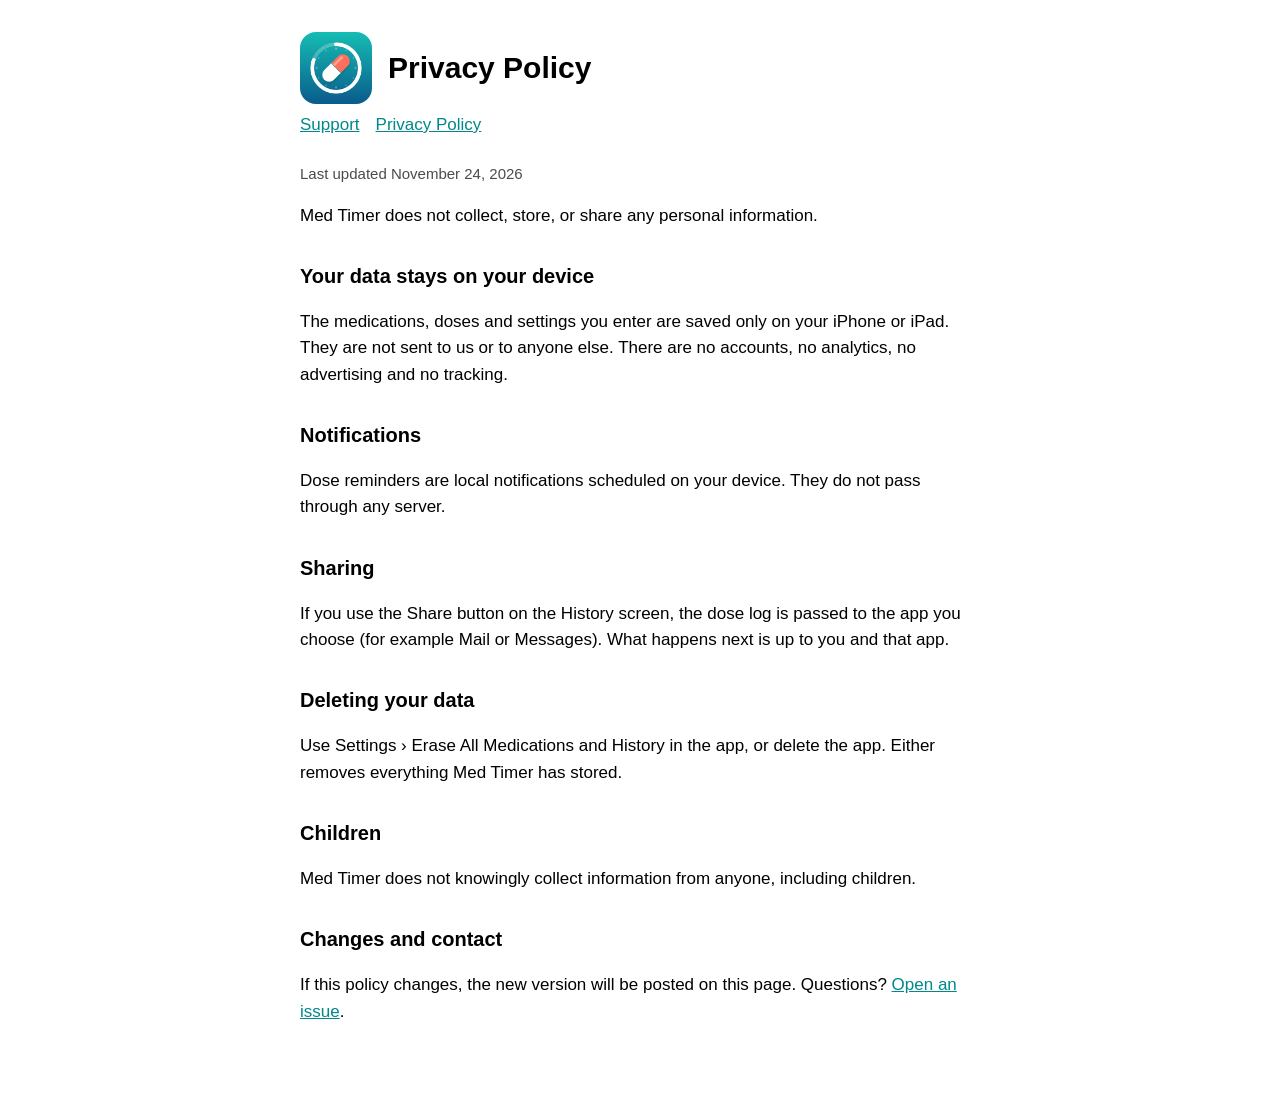
==== privacy.html @ ea995540 "Med Timer support and privacy pages Co-Authored-By: Claude Opus 5.5 <noreply@anthropic.com>" ====
<!doctype html>
<html lang="en"><head><meta charset="utf-8"><meta name="viewport" content="width=device-width, initial-scale=1">
<title>Med Timer — Privacy Policy</title><link rel="stylesheet" href="style.css"></head>
<body>
<header><img src="icon.png" alt=""><h1>Privacy Policy</h1></header>
<nav><a href="./">Support</a><a href="privacy.html">Privacy Policy</a></nav>
<p class="muted">Last updated November 24, 2026</p>

<p>Med Timer does not collect, store, or share any personal information.</p>

<h2>Your data stays on your device</h2>
<p>The medications, doses and settings you enter are saved only on your iPhone or iPad. They are not sent to us or to anyone else. There are no accounts, no analytics, no advertising and no tracking.</p>

<h2>Notifications</h2>
<p>Dose reminders are local notifications scheduled on your device. They do not pass through any server.</p>

<h2>Sharing</h2>
<p>If you use the Share button on the History screen, the dose log is passed to the app you choose (for example Mail or Messages). What happens next is up to you and that app.</p>

<h2>Deleting your data</h2>
<p>Use Settings › Erase All Medications and History in the app, or delete the app. Either removes everything Med Timer has stored.</p>

<h2>Children</h2>
<p>Med Timer does not knowingly collect information from anyone, including children.</p>

<h2>Changes and contact</h2>
<p>If this policy changes, the new version will be posted on this page. Questions? <a href="https://github.com/BackwardsHAT123/medtimer-support/issues/new">Open an issue</a>.</p>
</body></html>
---- style.css ----
:root { color-scheme: light dark; --accent: #00888a; }
body { font: 17px/1.55 -apple-system, BlinkMacSystemFont, "Segoe UI", sans-serif; max-width: 680px; margin: 0 auto; padding: 32px 20px 64px; }
header { display: flex; align-items: center; gap: 16px; margin-bottom: 8px; }
header img { width: 72px; height: 72px; border-radius: 16px; }
h1 { font-size: 30px; margin: 0; }
h2 { font-size: 20px; margin-top: 32px; }
a { color: var(--accent); }
nav { margin: 8px 0 24px; } nav a { margin-right: 16px; }
.muted { opacity: .7; font-size: 15px; }
@media (prefers-color-scheme: dark) { :root { --accent: #41c9c6; } }
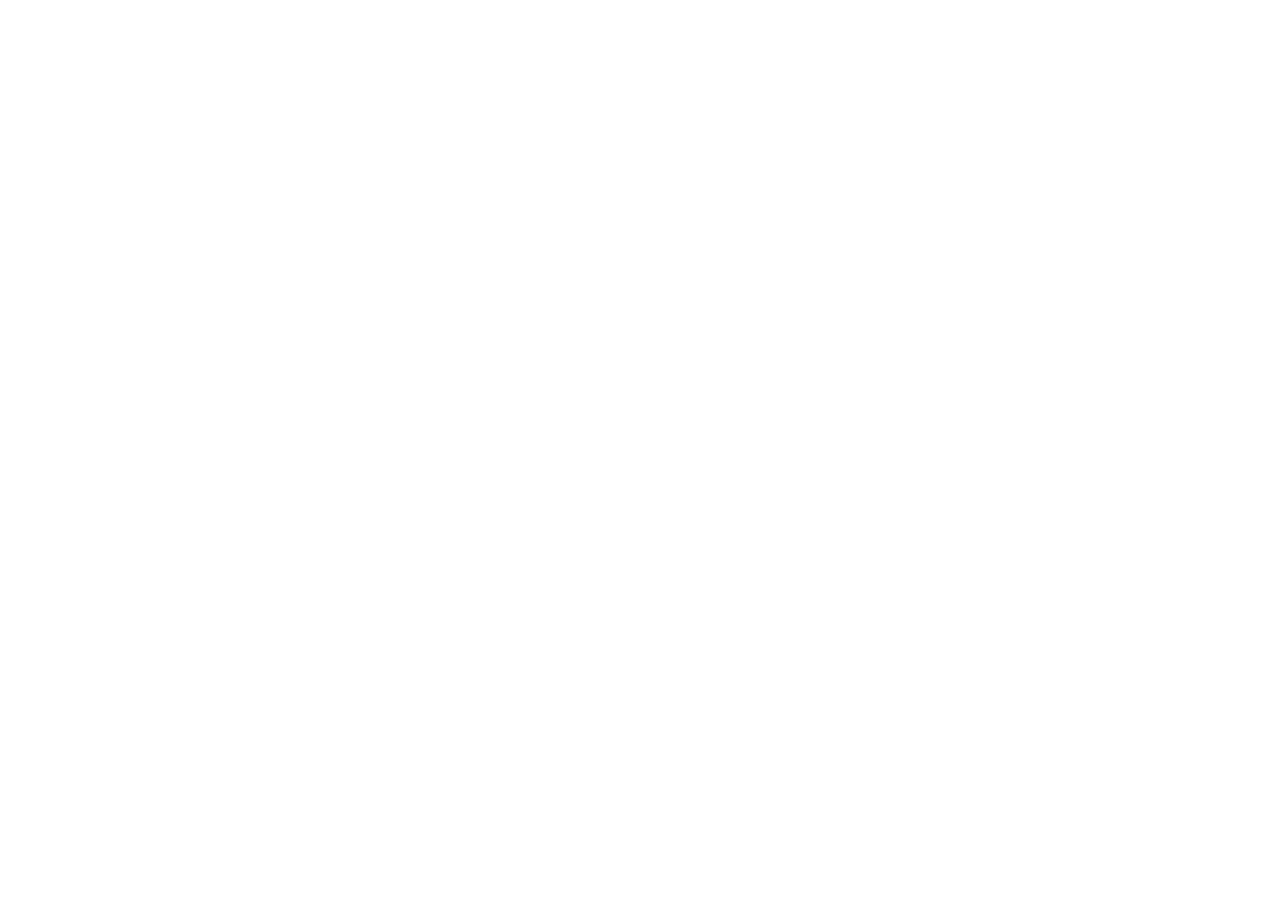
==== commit 49a08817: "Redirect to medtimer.app Co-Authored-By: Claude Opus 5.5 <noreply@anthropic.com>" ====
--- a/privacy.html
+++ b/privacy.html
@@ -1,28 +1,23 @@
 <!doctype html>
-<html lang="en"><head><meta charset="utf-8"><meta name="viewport" content="width=device-width, initial-scale=1">
-<title>Med Timer — Privacy Policy</title><link rel="stylesheet" href="style.css"></head>
+<html lang="en">
+<head>
+<meta charset="utf-8">
+<meta name="viewport" content="width=device-width, initial-scale=1">
+<title>Med Timer privacy policy has moved</title>
+<link rel="canonical" href="https://medtimer.app/privacy.html">
+<meta http-equiv="refresh" content="0; url=https://medtimer.app/privacy.html">
+<script>location.replace("https://medtimer.app/privacy.html");</script>
+<style>
+  body { margin: 0; min-height: 100vh; display: flex; align-items: center; justify-content: center;
+         background: #f2f7f6; color: #0f2c35; font-family: -apple-system, BlinkMacSystemFont, "Segoe UI", Helvetica, Arial, sans-serif; }
+  main { text-align: center; padding: 24px; }
+  a { color: #006e70; font-size: 1.15rem; }
+</style>
+</head>
 <body>
-<header><img src="icon.png" alt=""><h1>Privacy Policy</h1></header>
-<nav><a href="./">Support</a><a href="privacy.html">Privacy Policy</a></nav>
-<p class="muted">Last updated November 24, 2026</p>
-
-<p>Med Timer does not collect, store, or share any personal information.</p>
-
-<h2>Your data stays on your device</h2>
-<p>The medications, doses and settings you enter are saved only on your iPhone or iPad. They are not sent to us or to anyone else. There are no accounts, no analytics, no advertising and no tracking.</p>
-
-<h2>Notifications</h2>
-<p>Dose reminders are local notifications scheduled on your device. They do not pass through any server.</p>
-
-<h2>Sharing</h2>
-<p>If you use the Share button on the History screen, the dose log is passed to the app you choose (for example Mail or Messages). What happens next is up to you and that app.</p>
-
-<h2>Deleting your data</h2>
-<p>Use Settings › Erase All Medications and History in the app, or delete the app. Either removes everything Med Timer has stored.</p>
-
-<h2>Children</h2>
-<p>Med Timer does not knowingly collect information from anyone, including children.</p>
-
-<h2>Changes and contact</h2>
-<p>If this policy changes, the new version will be posted on this page. Questions? <a href="https://github.com/BackwardsHAT123/medtimer-support/issues/new">Open an issue</a>.</p>
-</body></html>
+<main>
+  <p>Med Timer privacy policy has moved to</p>
+  <p><a href="https://medtimer.app/privacy.html">medtimer.app/privacy.html</a></p>
+</main>
+</body>
+</html>
